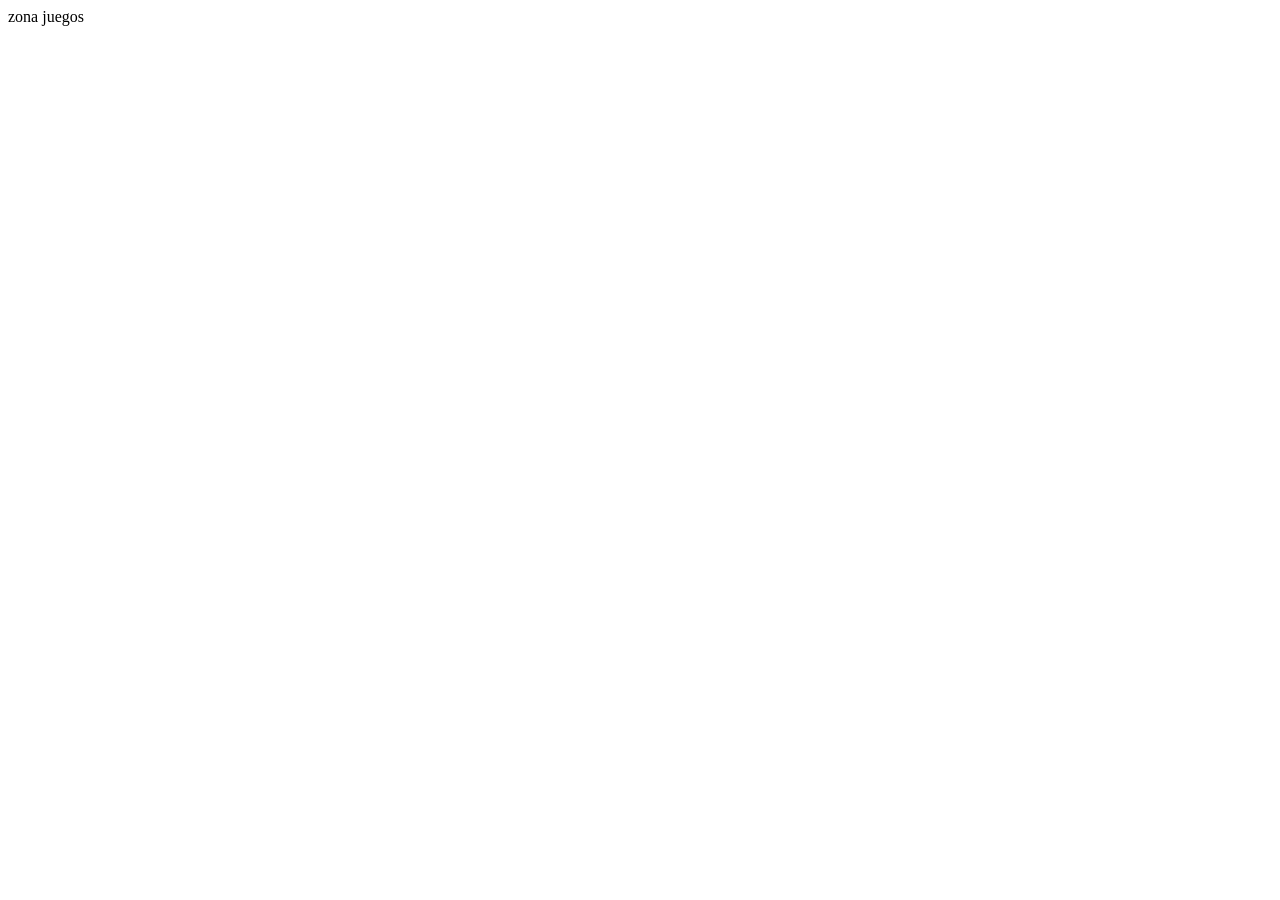
==== index.html @ 4ca11cf8 "estructura base" ====
<!DOCTYPE html>
<html lang="es">
<head>
<meta charset="UTF-8">
<meta name="viewport" content="width=device-width, initial-scale=1, viewport-fit=cover">
<title>juegos</title>
<link rel="stylesheet" href="../TP1IG/css/style.css">
</head>
<body>
<header>
  <span>zona juegos</span>
</header>
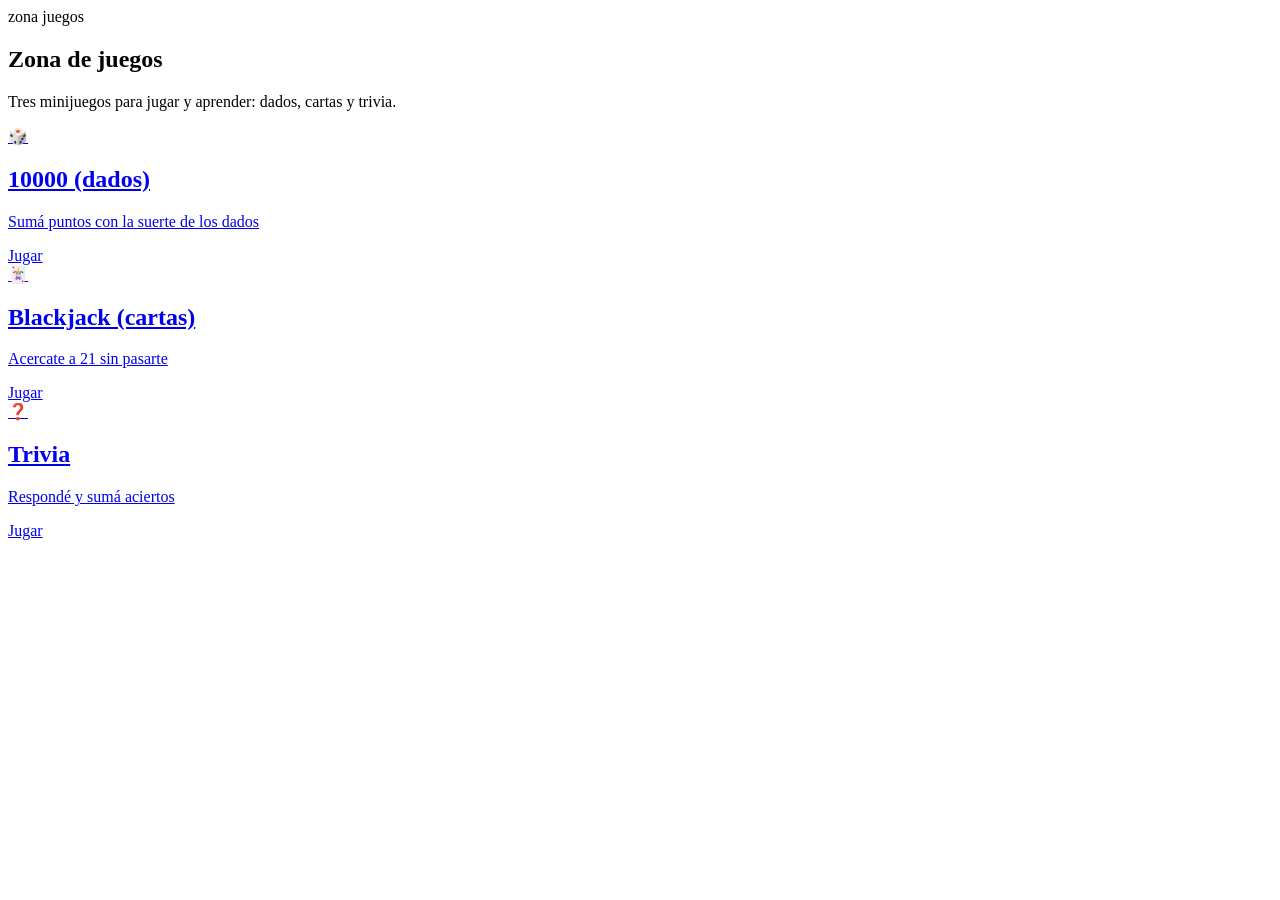
==== commit 9bb2427d: "main y div a cada juego" ====
--- a/index.html
+++ b/index.html
@@ -9,4 +9,30 @@
 <body>
 <header>
   <span>zona juegos</span>
-</header>+</header>
+<main>
+  <section class="hero">
+    <h1>Zona de juegos</h1>
+    <p>Tres minijuegos para jugar y aprender: dados, cartas y trivia.</p>
+  </section>
+  <div class="grid">
+    <a class="card dados" href="../TP1IG/html/dados.html">
+      <div class="icon">🎲</div>
+      <h2>10000 (dados)</h2>
+      <p>Sumá puntos con la suerte de los dados</p>
+      <span class="btn">Jugar</span>
+    </a>
+    <a class="card cartas" href="../TP1IG/html/cartas.html">
+      <div class="icon">🃏</div>
+      <h2>Blackjack (cartas)</h2>
+      <p>Acercate a 21 sin pasarte</p>
+      <span class="btn">Jugar</span>
+    </a>
+    <a class="card trivia" href="../TP1IG/html/api.html">
+      <div class="icon">❓</div>
+      <h2>Trivia</h2>
+      <p>Respondé y sumá aciertos</p>
+      <span class="btn">Jugar</span>
+    </a>
+  </div>
+</main>
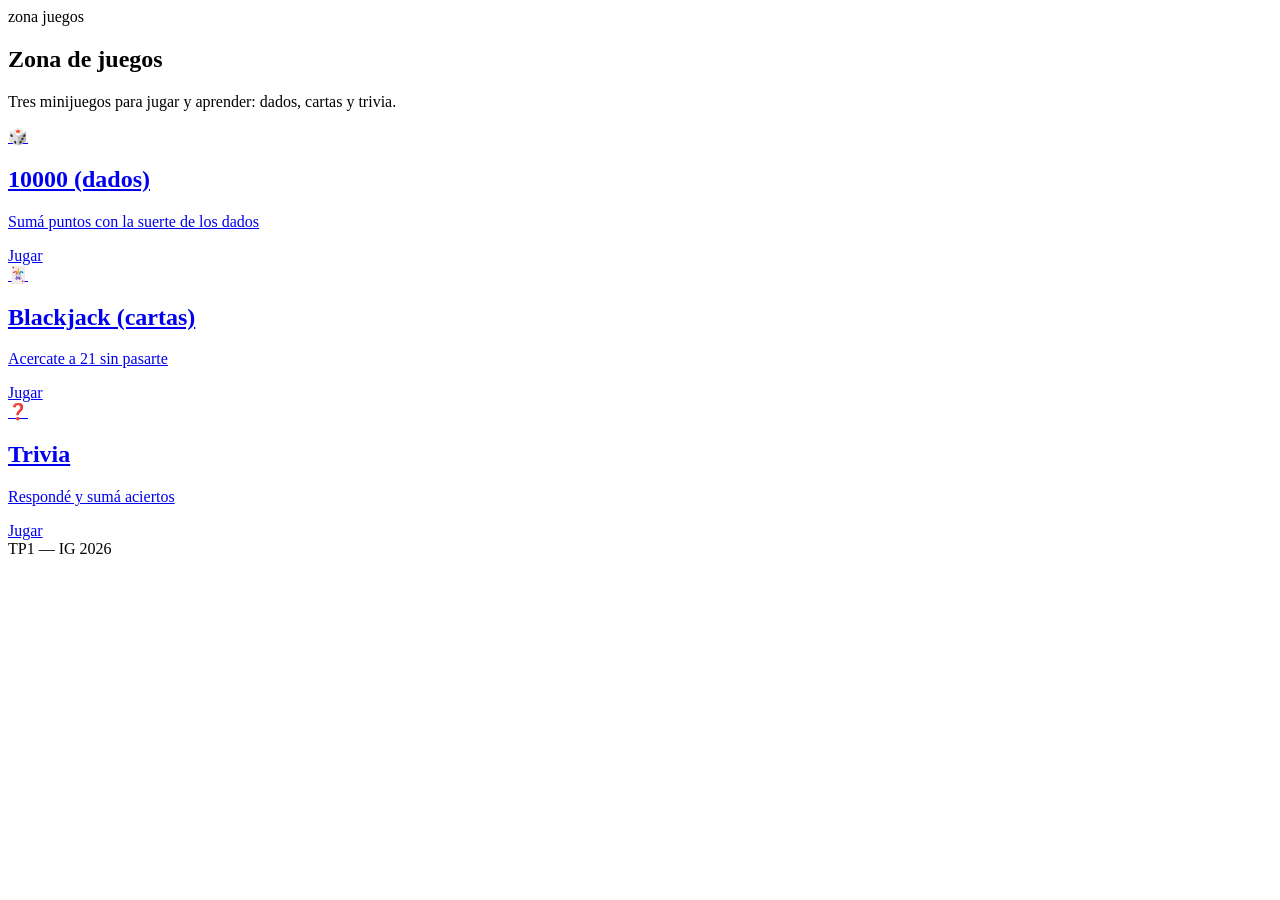
==== commit 34d5796a: "footer" ====
--- a/index.html
+++ b/index.html
@@ -35,4 +35,7 @@
       <span class="btn">Jugar</span>
     </a>
   </div>
-</main>+</main>
+<footer> TP1 — IG 2026</footer>
+</body>
+</html>
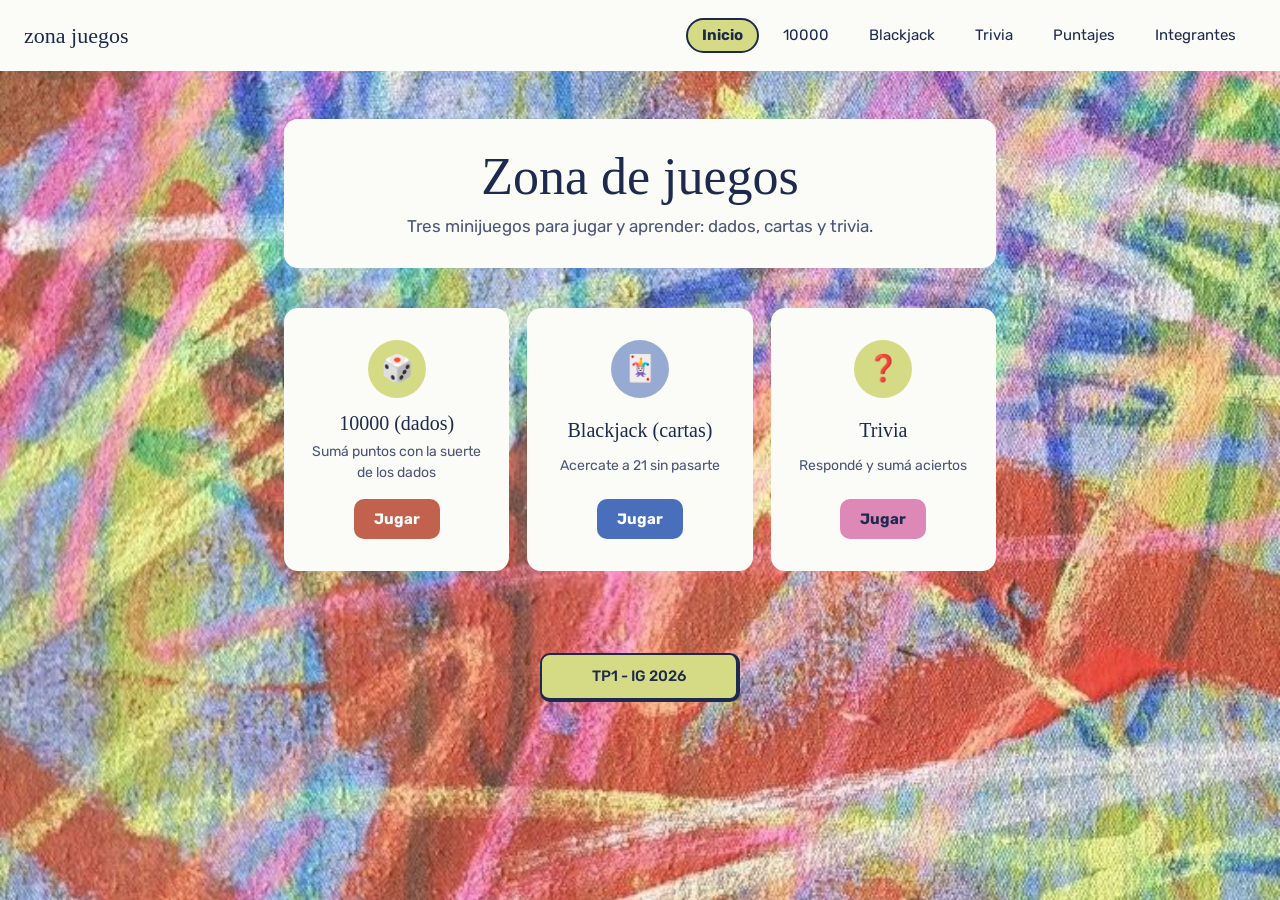
==== commit ac6de05c: "CORRECCIONES" ====
--- a/index.html
+++ b/index.html
@@ -1,41 +1,57 @@
 <!DOCTYPE html>
 <html lang="es">
 <head>
-<meta charset="UTF-8">
-<meta name="viewport" content="width=device-width, initial-scale=1, viewport-fit=cover">
-<title>juegos</title>
-<link rel="stylesheet" href="../TP1IG/css/style.css">
+    <meta charset="UTF-8">
+    <meta name="viewport" content="width=device-width, initial-scale=1">
+    <title>Zona juegos</title>
+    <link rel="stylesheet" href="https://fonts.googleapis.com/css2?family=Permanent+Marker&family=Rubik:wght@400;500;700&display=swap">
+    <link rel="stylesheet" href="css/style.css">
 </head>
-<body>
-<header>
-  <span>zona juegos</span>
-</header>
-<main>
-  <section class="hero">
-    <h1>Zona de juegos</h1>
-    <p>Tres minijuegos para jugar y aprender: dados, cartas y trivia.</p>
-  </section>
-  <div class="grid">
-    <a class="card dados" href="../TP1IG/html/dados.html">
-      <div class="icon">🎲</div>
-      <h2>10000 (dados)</h2>
-      <p>Sumá puntos con la suerte de los dados</p>
-      <span class="btn">Jugar</span>
-    </a>
-    <a class="card cartas" href="../TP1IG/html/cartas.html">
-      <div class="icon">🃏</div>
-      <h2>Blackjack (cartas)</h2>
-      <p>Acercate a 21 sin pasarte</p>
-      <span class="btn">Jugar</span>
-    </a>
-    <a class="card trivia" href="../TP1IG/html/api.html">
-      <div class="icon">❓</div>
-      <h2>Trivia</h2>
-      <p>Respondé y sumá aciertos</p>
-      <span class="btn">Jugar</span>
-    </a>
-  </div>
-</main>
-<footer> TP1 — IG 2026</footer>
+<body class="pagina-index">
+
+    <header>
+        <span>zona juegos</span>
+        <nav class="nav">
+            <a class="nav-item active" href="index.html">Inicio</a>
+            <a class="nav-item" href="html/dados.html">10000</a>
+            <a class="nav-item" href="html/cartas.html">Blackjack</a>
+            <a class="nav-item" href="html/api.html">Trivia</a>
+            <a class="nav-item" href="html/puntajes.html">Puntajes</a>
+            <a class="nav-item" href="html/integrantes.html">Integrantes</a>
+        </nav>
+    </header>
+
+    <main>
+        <section class="hero">
+            <h1>Zona de juegos</h1>
+            <p>Tres minijuegos para jugar y aprender: dados, cartas y trivia.</p>
+        </section>
+
+        <div class="grid">
+            <a class="card dados" href="html/dados.html">
+                <div class="icon">🎲</div>
+                <h2>10000 (dados)</h2>
+                <p>Sumá puntos con la suerte de los dados</p>
+                <span class="btn">Jugar</span>
+            </a>
+
+            <a class="card cartas" href="html/cartas.html">
+                <div class="icon">🃏</div>
+                <h2>Blackjack (cartas)</h2>
+                <p>Acercate a 21 sin pasarte</p>
+                <span class="btn">Jugar</span>
+            </a>
+
+            <a class="card trivia" href="html/api.html">
+                <div class="icon">❓</div>
+                <h2>Trivia</h2>
+                <p>Respondé y sumá aciertos</p>
+                <span class="btn">Jugar</span>
+            </a>
+        </div>
+    </main>
+
+    <footer>TP1 - IG 2026</footer>
+
 </body>
 </html>
--- a/css/style.css
+++ b/css/style.css
@@ -0,0 +1,1116 @@
+/* =========================================================
+   ZONA JUEGOS - style.css
+   Hoja de estilos única para todo el sitio.
+   Escrita solo con lo visto en las clases: selectores de etiqueta,
+   clase, id, agrupados, descendientes y combinados; pseudo-clases
+   de mouse (:hover, :active); pseudo-elementos (::before);
+   modelo de caja; display; position; overflow y Flexbox.
+
+   Colores (sacados de la imagen de fondo del index):
+   amarillo #d5da84 | rojo #c2624e | rosa #dd88b7
+   celeste #96aad2  | azul #496ebc
+   azul oscuro ("tinta") #1d2a4d | blanco tiza #fbfbf7 | gris #4a5577
+
+   Las fuentes (Permanent Marker y Rubik) se cargan en el <head>
+   de cada HTML con una etiqueta <link>.
+   ========================================================= */
+
+
+/* =========================================================
+   BASE (todas las páginas)
+   ========================================================= */
+
+/* El ancho de cada caja incluye su borde y su padding */
+* {
+    box-sizing: border-box;
+}
+
+/* Fondo celeste por defecto, texto azul oscuro y fuente Rubik */
+body {
+    margin: 0;
+    background-color: #96aad2;
+    color: #1d2a4d;
+    font-family: 'Rubik', Arial, sans-serif;
+    font-size: 16px;
+    line-height: 1.5;
+}
+
+/* Títulos con la fuente Permanent Marker */
+h1,
+h2 {
+    font-family: 'Permanent Marker', cursive;
+    font-weight: 400;
+    line-height: 1.15;
+}
+
+h1 {
+    font-size: 38px;
+    margin: 8px 0 28px;
+}
+
+p {
+    margin: 0 0 10px;
+}
+
+a {
+    color: #1d2a4d;
+}
+
+
+/* =========================================================
+   COLOR DE FONDO DE CADA PÁGINA
+   Cada <body> tiene una clase: pagina-index, pagina-dados,
+   pagina-cartas, pagina-trivia, pagina-instdados,
+   pagina-instcartas y pagina-puntajes.
+   ========================================================= */
+
+/* INDEX: la imagen de fondo */
+body.pagina-index {
+    background-color: #1d2a4d;
+    background-image: url("../multimedia/fondo.png.jpeg");
+    background-size: cover;
+    background-position: center;
+    background-repeat: no-repeat;
+    min-height: 100vh;
+}
+
+/* DADOS: rojo */
+body.pagina-dados {
+    background-color: #c2624e;
+}
+
+/* CARTAS: azul */
+body.pagina-cartas {
+    background-color: #496ebc;
+}
+
+/* TRIVIA: rosa */
+body.pagina-trivia {
+    background-color: #dd88b7;
+}
+
+/* GUÍA DE DADOS: amarillo */
+body.pagina-instdados {
+    background-color: #d5da84;
+}
+
+/* GUÍA DE CARTAS: celeste */
+body.pagina-instcartas {
+    background-color: #96aad2;
+}
+
+/* PUNTAJES: azul oscuro */
+body.pagina-puntajes {
+    background-color: #1d2a4d;
+}
+
+/* En las páginas de fondo oscuro (dados y cartas), los textos que van
+   directo sobre el fondo se ven en blanco para poder leerlos */
+.pagina-dados h1,
+.pagina-dados .nav-item,
+.pagina-dados .rules-toggle a,
+.pagina-cartas h1,
+.pagina-cartas .nav-item {
+    color: #ffffff;
+}
+
+/* En puntajes (fondo azul oscuro), los textos van en amarillo */
+.pagina-puntajes h1,
+.pagina-puntajes .nav-item,
+.pagina-puntajes .puntajes-intro {
+    color: #d5da84;
+}
+
+
+/* =========================================================
+   GENERALES (se usan en varias páginas)
+   ========================================================= */
+
+/* Oculta elementos. El JS agrega o saca esta clase para mostrar u ocultar */
+.is-hidden {
+    display: none !important;
+}
+
+/* CARTAS: oculta el <label> del campo de apuesta corriéndolo fuera de la pantalla.
+   Sigue existiendo para los lectores de pantalla */
+.visually-hidden {
+    position: absolute;
+    left: -9999px;
+}
+
+/* CARTAS: el botón "Apostar" ocupa el ancho que sobra */
+.btn-grow {
+    flex: 1;
+}
+
+/* Las cajas blancas que contienen cada sección.
+   El borde más grueso a la derecha y abajo da efecto de sombra */
+.panel {
+    background-color: #fbfbf7;
+    border: 2px solid #1d2a4d;
+    border-right-width: 5px;
+    border-bottom-width: 5px;
+    border-radius: 14px;
+    padding: 18px;
+}
+
+/* Título de cada panel ("Historial de turnos", "Historial de manos"...) */
+.panel-title {
+    font-weight: 700;
+    font-size: 15px;
+    margin: 0 0 12px;
+}
+
+/* Todos los botones, y el enlace "Volver al juego" de las guías */
+button,
+.back-btn {
+    font-family: 'Rubik', Arial, sans-serif;
+    font-size: 15px;
+    font-weight: 500;
+    color: #1d2a4d;
+    background-color: #fbfbf7;
+    border: 2px solid #1d2a4d;
+    border-right-width: 4px;
+    border-bottom-width: 4px;
+    border-radius: 10px;
+    padding: 10px 18px;
+    cursor: pointer;
+    text-decoration: none;
+    display: inline-block;
+}
+
+/* Botones: al pasar el mouse se ponen blancos */
+button:hover,
+.back-btn:hover {
+    background-color: #ffffff;
+}
+
+/* Botones: al hacer clic bajan un poquito (se "hunden") */
+button:active,
+.back-btn:active {
+    position: relative;
+    top: 2px;
+}
+
+/* Botones principales: fondo amarillo */
+button.primary,
+.back-btn.primary {
+    background-color: #d5da84;
+    font-weight: 700;
+}
+
+/* Botones principales: al pasar el mouse se ponen rosas */
+button.primary:hover,
+.back-btn.primary:hover {
+    background-color: #dd88b7;
+}
+
+/* CARTAS: el campo donde se escribe la apuesta */
+#betInput {
+    font-family: 'Rubik', Arial, sans-serif;
+    font-size: 16px;
+    color: #1d2a4d;
+    background-color: #ffffff;
+    border: 2px solid #1d2a4d;
+    border-radius: 10px;
+    padding: 10px 12px;
+    width: 110px;
+    margin-right: 10px;
+}
+
+/* Historial (dados, cartas y trivia): lo último queda arriba,
+   y si se llena aparece una barra para desplazarse */
+.history,
+.history-list {
+    display: flex;
+    flex-direction: column-reverse;
+    max-height: 220px;
+    overflow-y: auto;
+}
+
+/* Cada renglón del historial (lo crean los JS) */
+.hist-row {
+    display: flex;
+    justify-content: space-between;
+    font-size: 13px;
+    background-color: #ffffff;
+    border: 1px solid #96aad2;
+    border-left: 5px solid #96aad2;
+    border-radius: 8px;
+    padding: 7px 10px;
+    margin-bottom: 6px;
+}
+
+/* Texto principal de cada renglón */
+.hist-row .who {
+    font-weight: 500;
+    margin-right: 10px;
+}
+
+/* DADOS: borde azul cuando alguien se planta, rojo cuando hace Farkle */
+.hist-row.bank {
+    border-left-color: #496ebc;
+}
+
+.hist-row.farkle {
+    border-left-color: #c2624e;
+}
+
+/* TRIVIA: borde azul si acertaste, rojo si fallaste */
+.hist-row.correct {
+    border-left-color: #496ebc;
+}
+
+.hist-row.wrong {
+    border-left-color: #c2624e;
+}
+
+
+/* =========================================================
+   INDEX
+   ========================================================= */
+
+/* Barra superior blanca con "zona juegos" */
+header {
+    display: flex;
+    justify-content: space-between;
+    align-items: center;
+    padding: 14px 24px;
+    background-color: #fbfbf7;
+    color: #1d2a4d;
+}
+
+header span {
+    font-family: 'Permanent Marker', cursive;
+    font-size: 22px;
+}
+
+/* El menú va dentro de la barra blanca, sin línea ni márgenes extra.
+   Si no entra al lado de "zona juegos", baja a la línea siguiente */
+header {
+    flex-wrap: wrap;
+}
+
+header .nav {
+    border-bottom: none;
+    margin: 0;
+    padding: 0;
+}
+
+/* Ancho máximo y márgenes del contenido */
+main {
+    max-width: 760px;
+    margin: 0 auto;
+    padding: 48px 24px 64px;
+}
+
+/* Placa blanca con el título y la descripción */
+.hero {
+    text-align: center;
+    margin-bottom: 40px;
+    background-color: #fbfbf7;
+    border-radius: 14px;
+    padding: 28px 24px;
+}
+
+.hero h1 {
+    font-size: 52px;
+    margin: 0 0 8px;
+    color: #1d2a4d;
+}
+
+.hero p {
+    color: #4a5577;
+    font-size: 17px;
+    margin: 0;
+}
+
+/* Las tarjetas de los juegos, una al lado de la otra.
+   En pantallas chicas bajan solas a la línea siguiente (flex-wrap) */
+.grid {
+    display: flex;
+    flex-wrap: wrap;
+    margin: 0 -9px;
+}
+
+/* Cada tarjeta de juego. El borde es del mismo color que la tarjeta,
+   y al pasar el mouse toma el color de su juego */
+.grid .card {
+    flex: 1;
+    min-width: 200px;
+    margin: 0 9px 18px;
+    background-color: #fbfbf7;
+    border: 4px solid #fbfbf7;
+    border-radius: 14px;
+    padding: 28px 16px;
+    text-align: center;
+    text-decoration: none;
+    color: #1d2a4d;
+    display: flex;
+    flex-direction: column;
+    align-items: center;
+    justify-content: space-between;
+}
+
+.grid .card.dados:hover {
+    border-color: #c2624e;
+}
+
+.grid .card.cartas:hover {
+    border-color: #496ebc;
+}
+
+.grid .card.trivia:hover {
+    border-color: #dd88b7;
+}
+
+/* El círculo con el emoji de cada juego */
+.icon {
+    width: 58px;
+    height: 58px;
+    border-radius: 50%;
+    margin: 0 auto 14px;
+    display: flex;
+    align-items: center;
+    justify-content: center;
+    font-size: 26px;
+}
+
+.card.dados .icon {
+    background-color: #d5da84;
+}
+
+.card.cartas .icon {
+    background-color: #96aad2;
+}
+
+.card.trivia .icon {
+    background-color: #d5da84;
+}
+
+/* Nombre y descripción de cada juego */
+.grid .card h2 {
+    font-size: 20px;
+    margin: 0 0 6px;
+}
+
+.grid .card p {
+    font-size: 14px;
+    color: #4a5577;
+    margin: 0 0 16px;
+}
+
+/* El botón "Jugar" de cada tarjeta, del color de su juego */
+.btn {
+    display: inline-block;
+    padding: 9px 20px;
+    border-radius: 10px;
+    font-size: 15px;
+    font-weight: 700;
+}
+
+.card.dados .btn {
+    background-color: #c2624e;
+    color: #ffffff;
+}
+
+.card.cartas .btn {
+    background-color: #496ebc;
+    color: #ffffff;
+}
+
+.card.trivia .btn {
+    background-color: #dd88b7;
+    color: #1d2a4d;
+}
+
+/* Pie de página (base) */
+footer {
+    text-align: center;
+    font-size: 13px;
+    font-weight: 500;
+    padding: 24px;
+}
+
+/* INDEX: el pie es una placa amarilla centrada */
+.pagina-index footer {
+    width: 200px;
+    margin: 0 auto 32px;
+    padding: 10px 18px;
+    background-color: #d5da84;
+    border: 2px solid #1d2a4d;
+    border-right-width: 4px;
+    border-bottom-width: 4px;
+    border-radius: 10px;
+    font-size: 15px;
+}
+
+
+/* =========================================================
+   ESTRUCTURA COMÚN DE LAS PÁGINAS INTERNAS
+   ========================================================= */
+
+/* Contenedor que envuelve cada página */
+.wrap {
+    max-width: 880px;
+    margin: 0 auto;
+    padding: 0 20px 32px;
+    text-align: center;
+}
+
+/* Franja superior con un pedazo de la imagen del index.
+   El texto del HTML se oculta (font-size: 0) y se vuelve a escribir
+   en una placa blanca con el pseudo-elemento ::before */
+.zona-bar {
+    margin: 0 -20px;
+    padding: 18px 0;
+    background-color: #1d2a4d;
+    background-image: url("../multimedia/fondo.png.jpeg");
+    background-size: cover;
+    background-position: center;
+    border-bottom: 2px solid #1d2a4d;
+    font-size: 0;
+}
+
+.zona-bar::before {
+    content: "zona juegos";
+    display: inline-block;
+    font-family: 'Permanent Marker', cursive;
+    font-size: 22px;
+    color: #1d2a4d;
+    background-color: #fbfbf7;
+    border: 2px solid #1d2a4d;
+    border-right-width: 4px;
+    border-bottom-width: 4px;
+    border-radius: 10px;
+    padding: 4px 16px;
+}
+
+/* Menú de navegación */
+.nav {
+    display: flex;
+    justify-content: center;
+    flex-wrap: wrap;
+    padding: 12px 0;
+    border-bottom: 2px solid #1d2a4d;
+    margin-bottom: 20px;
+    font-size: 15px;
+}
+
+.pagina-puntajes .nav {
+    border-bottom-color: #d5da84;
+}
+
+/* Cada opción del menú */
+.nav-item {
+    color: #1d2a4d;
+    text-decoration: none;
+    padding: 4px 14px;
+    margin: 4px;
+    border: 2px solid transparent;
+    border-radius: 999px;
+}
+
+/* Al pasar el mouse se subraya */
+.nav-item:hover {
+    text-decoration: underline;
+}
+
+/* La opción de la página actual, resaltada en amarillo */
+.nav .nav-item.active {
+    color: #1d2a4d;
+    background-color: #d5da84;
+    border-color: #1d2a4d;
+    font-weight: 700;
+}
+
+/* DADOS y TRIVIA: dos columnas (puntajes e historial | juego).
+   En pantallas chicas bajan una debajo de la otra (flex-wrap + min-width) */
+.columns {
+    display: flex;
+    flex-wrap: wrap;
+    margin: 0 -11px;
+    text-align: left;
+}
+
+.col {
+    flex: 1;
+    min-width: 280px;
+    margin: 0 11px;
+}
+
+/* Separación entre las cajas de cada columna */
+.col > div {
+    margin-bottom: 22px;
+}
+
+/* DADOS y CARTAS: las dos tarjetas de puntaje lado a lado */
+.scores {
+    display: flex;
+    margin: 0 -7px 22px;
+}
+
+.score-card {
+    flex: 1;
+    margin: 0 7px;
+    background-color: #fbfbf7;
+    border: 2px solid #1d2a4d;
+    border-radius: 14px;
+    padding: 14px;
+    text-align: center;
+}
+
+/* La tarjeta resaltada (a quién le toca, o las fichas) */
+.score-card.active {
+    border-right-width: 5px;
+    border-bottom-width: 5px;
+}
+
+.pagina-dados .score-card.active {
+    background-color: #d5da84;
+}
+
+.pagina-cartas .score-card.active {
+    background-color: #96aad2;
+}
+
+/* Texto chico arriba de cada puntaje */
+.label {
+    font-size: 13px;
+    font-weight: 500;
+    color: #4a5577;
+    margin: 0 0 2px;
+}
+
+/* Número grande de cada puntaje */
+.value {
+    font-family: 'Permanent Marker', cursive;
+    font-size: 30px;
+    margin: 0;
+}
+
+/* Recuadro de mensajes del juego */
+.msg {
+    background-color: #ffffff;
+    border: 2px dashed #1d2a4d;
+    border-radius: 10px;
+    padding: 10px 14px;
+    margin: 14px 0;
+    font-size: 15px;
+    text-align: center;
+}
+
+/* DADOS: mensaje rojo cuando hay Farkle o la selección no puntúa */
+.msg.farkle {
+    background-color: #c2624e;
+    color: #ffffff;
+    border-style: solid;
+}
+
+/* DADOS: mensaje amarillo cuando alguien gana */
+.msg.win {
+    background-color: #d5da84;
+    border-style: solid;
+    font-weight: 700;
+}
+
+/* Fila de botones de juego */
+.actions {
+    display: flex;
+    justify-content: center;
+    flex-wrap: wrap;
+}
+
+.actions button {
+    margin: 5px;
+}
+
+/* DADOS: el enlace "Tabla de valores", subrayado con un borde */
+.rules-toggle {
+    margin-top: 24px;
+}
+
+.rules-toggle a {
+    cursor: pointer;
+    font-weight: 500;
+    text-decoration: none;
+    border-bottom: 3px solid;
+}
+
+/* DADOS: la caja con la tabla de valores, oculta al principio.
+   El JS le agrega la clase "show" para mostrarla */
+.rules {
+    display: none;
+    text-align: left;
+    background-color: #fbfbf7;
+    border: 2px solid #1d2a4d;
+    border-radius: 14px;
+    padding: 16px 18px;
+    margin-top: 12px;
+}
+
+.rules.show {
+    display: block;
+}
+
+/* DADOS y GUÍAS: lista de valores (reemplaza a las tablas).
+   Cada fila tiene el nombre a la izquierda y el valor a la derecha */
+.valores {
+    margin: 6px 0 14px;
+    font-size: 14px;
+}
+
+.valores-fila {
+    display: flex;
+    justify-content: space-between;
+    padding: 8px 4px;
+    border-bottom: 1px dashed #96aad2;
+}
+
+.valores-fila strong {
+    margin-left: 10px;
+    text-align: right;
+}
+
+/* Franja oscura con el objetivo del juego */
+.banner-goal {
+    margin-top: 24px;
+    background-color: #1d2a4d;
+    color: #d5da84;
+    border-radius: 14px;
+    padding: 14px 18px;
+    font-family: 'Permanent Marker', cursive;
+    font-size: 20px;
+}
+
+/* Botón amarillo "Guía de juego" (dados y cartas) y "Ver puntajes" (trivia) */
+.guia-dados,
+.guia-cartas {
+    margin-top: 24px;
+    margin-bottom: 8px;
+}
+
+.guia-dados a,
+.guia-cartas a {
+    display: inline-block;
+    font-size: 15px;
+    font-weight: 700;
+    color: #1d2a4d;
+    background-color: #d5da84;
+    border: 2px solid #1d2a4d;
+    border-right-width: 4px;
+    border-bottom-width: 4px;
+    border-radius: 10px;
+    padding: 10px 18px;
+    text-decoration: none;
+}
+
+.guia-dados a:hover,
+.guia-cartas a:hover {
+    background-color: #dd88b7;
+}
+
+.guia-dados a:active,
+.guia-cartas a:active {
+    position: relative;
+    top: 2px;
+}
+
+/* Pie de las páginas internas: placa amarilla centrada, igual al del index */
+.site-footer {
+    width: 200px;
+    margin: 32px auto 0;
+    padding: 10px 18px;
+    background-color: #d5da84;
+    color: #1d2a4d;
+    border: 2px solid #1d2a4d;
+    border-right-width: 4px;
+    border-bottom-width: 4px;
+    border-radius: 10px;
+    font-size: 15px;
+    font-weight: 500;
+}
+
+
+/* =========================================================
+   DADOS (dados.html)
+   ========================================================= */
+
+/* La fila "Turno: Vos" / "Acumulado del turno: 0" */
+.turn-info {
+    display: flex;
+    justify-content: space-between;
+    flex-wrap: wrap;
+    font-size: 14px;
+}
+
+.turn-info strong {
+    font-family: 'Permanent Marker', cursive;
+    font-weight: 400;
+    font-size: 17px;
+}
+
+/* La fila donde aparecen los dados */
+.dice-row {
+    display: flex;
+    justify-content: center;
+    flex-wrap: wrap;
+    margin: 16px 0;
+    min-height: 64px;
+}
+
+/* Cada dado (lo crea dados.js) */
+.die {
+    width: 54px;
+    height: 54px;
+    margin: 5px;
+    background-color: #ffffff;
+    border: 2px solid #1d2a4d;
+    border-right-width: 4px;
+    border-bottom-width: 4px;
+    border-radius: 10px;
+    cursor: pointer;
+}
+
+/* Dado elegido por el jugador: amarillo y un poco más arriba */
+.die.selected {
+    background-color: #d5da84;
+    border-color: #c2624e;
+    position: relative;
+    top: -5px;
+}
+
+/* Dados bloqueados durante el turno de la computadora */
+.die.locked {
+    cursor: default;
+    border-color: #96aad2;
+}
+
+/* ---------------------------------------------------------
+   Puntos de los dados: cada dado es una grilla de 3 filas y 3 columnas,
+   y dados.js ubica cada punto en una celda según el número que salió.
+   --------------------------------------------------------- */
+.die {
+    display: grid;
+    grid-template-columns: repeat(3, 1fr);
+    grid-template-rows: repeat(3, 1fr);
+    padding: 8px;
+}
+
+.die .pip {
+    width: 9px;
+    height: 9px;
+    border-radius: 50%;
+    background-color: #1d2a4d;
+    align-self: center;
+    justify-self: center;
+}
+
+.die.selected .pip {
+    background-color: #c2624e;
+}
+/* --------------------------------------------------------- */
+
+/* El botón "Jugar de nuevo": oculto hasta que termina la partida.
+   dados.js lo muestra cambiando su style.display */
+#btnRestart {
+    display: none;
+    margin-top: 12px;
+}
+
+
+/* =========================================================
+   CARTAS (cartas.html)
+   ========================================================= */
+
+/* Cada zona de mano (la del Dealer y la tuya) */
+.hand-block {
+    padding-bottom: 14px;
+    margin-bottom: 14px;
+    border-bottom: 2px dashed #96aad2;
+}
+
+/* Los textos "Dealer" y "Vos" */
+.hand-label {
+    font-weight: 700;
+    margin: 0;
+}
+
+/* El total de puntos de cada mano */
+.hand-total {
+    font-family: 'Permanent Marker', cursive;
+    font-size: 26px;
+    margin: 0 0 8px;
+}
+
+/* La fila donde se ubican las cartas */
+.hand {
+    display: flex;
+    justify-content: center;
+    flex-wrap: wrap;
+    min-height: 90px;
+}
+
+/* Cada carta (la crea cartas.js) */
+.hand .card {
+    position: relative;
+    width: 60px;
+    height: 86px;
+    margin: 4px;
+    background-color: #ffffff;
+    border: 2px solid #1d2a4d;
+    border-right-width: 4px;
+    border-bottom-width: 4px;
+    border-radius: 8px;
+    display: flex;
+    align-items: center;
+    justify-content: center;
+    font-weight: 700;
+}
+
+/* Color del palo: rojo para corazones y diamantes, azul oscuro para picas y tréboles */
+.hand .card.red {
+    color: #c2624e;
+}
+
+.hand .card.black {
+    color: #1d2a4d;
+}
+
+/* El símbolo del palo en el centro */
+.hand .card .suit {
+    font-size: 26px;
+}
+
+/* El número o letra en las esquinas */
+.hand .card .rank-top,
+.hand .card .rank-bottom {
+    position: absolute;
+    font-size: 12px;
+    line-height: 1;
+}
+
+.hand .card .rank-top {
+    top: 5px;
+    left: 5px;
+}
+
+.hand .card .rank-bottom {
+    bottom: 5px;
+    right: 5px;
+}
+
+/* La carta tapada del dealer */
+.hand .card.hidden {
+    background-color: #dd88b7;
+}
+
+/* Los ases que se pueden tocar para elegir si valen 1 u 11 */
+.hand .card.ace {
+    cursor: pointer;
+    border-color: #dd88b7;
+}
+
+/* El texto "Tocá un As para elegir si vale 1 u 11" */
+.ace-hint {
+    font-size: 13px;
+    color: #4a5577;
+    margin: 10px 0 0;
+}
+
+/* La fila con el campo de apuesta y el botón "Apostar" */
+.bet-row {
+    display: flex;
+    align-items: center;
+}
+
+
+/* =========================================================
+   TRIVIA (api.html)
+   ========================================================= */
+
+/* Los dos puntajes lado a lado */
+.mini-scores {
+    display: flex;
+}
+
+.mini-score {
+    flex: 1;
+    margin: 0 6px;
+    text-align: center;
+    background-color: #d5da84;
+    border: 2px solid #1d2a4d;
+    border-radius: 10px;
+    padding: 10px;
+}
+
+/* El texto chico arriba de la pregunta (número de pregunta, categoría y tiempo) */
+.question-meta {
+    font-size: 13px;
+    font-weight: 500;
+    color: #4a5577;
+}
+
+/* La pregunta */
+.question-text {
+    font-size: 19px;
+    font-weight: 500;
+    min-height: 60px;
+    margin-bottom: 16px;
+}
+
+/* Las opciones de respuesta, una debajo de la otra */
+#answers {
+    flex-direction: column;
+}
+
+#answers .answer-btn {
+    width: 100%;
+    margin: 4px 0;
+    text-align: left;
+}
+
+/* La opción correcta se marca en amarillo y la elegida mal en rojo */
+#answers .answer-btn.correct {
+    background-color: #d5da84;
+}
+
+#answers .answer-btn.wrong {
+    background-color: #c2624e;
+    color: #ffffff;
+}
+
+/* El texto que dice si acertaste o no */
+.feedback {
+    min-height: 24px;
+    margin-top: 14px;
+    font-size: 15px;
+    font-weight: 500;
+}
+
+#feedback.ok {
+    color: #1d2a4d;
+}
+
+#feedback.fail {
+    color: #c2624e;
+}
+
+
+/* =========================================================
+   GUÍAS (instdados.html e instcartas.html)
+   ========================================================= */
+
+/* Contenedor del botón "Volver al juego" */
+div.back-link {
+    margin: 18px 0 4px;
+}
+
+/* Panel con las instrucciones */
+.guia-panel {
+    text-align: left;
+    max-width: 680px;
+    margin: 0 auto;
+}
+
+.guia-panel p {
+    margin-bottom: 12px;
+}
+
+
+/* =========================================================
+   PUNTAJES (puntajes.html)
+   ========================================================= */
+
+/* El <main> no usa el ancho ni el relleno del index */
+main.puntajes-main {
+    max-width: none;
+    margin: 0;
+    padding: 0;
+}
+
+/* El texto de abajo del título */
+.puntajes-intro {
+    margin: -16px 0 24px;
+}
+
+/* Las 3 tarjetas de récords. En pantallas chicas bajan solas */
+.records-grid {
+    display: flex;
+    flex-wrap: wrap;
+    margin: 0 -11px;
+    text-align: left;
+}
+
+/* Cada tarjeta, con una franja arriba del color de su juego */
+.records-card {
+    flex: 1;
+    min-width: 240px;
+    margin: 0 11px 22px;
+    border-top-width: 10px;
+}
+
+.records-card.dados {
+    border-top-color: #c2624e;
+}
+
+.records-card.cartas {
+    border-top-color: #496ebc;
+}
+
+.records-card.trivia {
+    border-top-color: #dd88b7;
+}
+
+/* Nombre del juego en la tarjeta */
+.records-card h2 {
+    font-size: 22px;
+    margin: 0 0 10px;
+}
+
+/* El mejor puntaje, en grande */
+.records-best {
+    font-family: 'Permanent Marker', cursive;
+    font-size: 28px;
+    margin: 0 0 12px;
+}
+
+/* La lista numerada con los 5 mejores */
+.records-list {
+    margin: 0;
+    padding-left: 22px;
+    font-size: 14px;
+}
+
+.records-list li {
+    padding: 7px 4px;
+    border-bottom: 1px dashed #96aad2;
+}
+
+/* El récord (primera partida), resaltado con el color de su juego */
+.records-list li.records-mejor {
+    font-weight: 700;
+}
+
+.records-card.dados .records-mejor {
+    background-color: #d5da84;
+}
+
+.records-card.cartas .records-mejor {
+    background-color: #96aad2;
+}
+
+.records-card.trivia .records-mejor {
+    background-color: #d5da84;
+}
+
+/* Mensaje cuando un juego todavía no tiene partidas */
+.records-vacio {
+    color: #4a5577;
+    font-size: 14px;
+}
+
+/* El botón "Borrar todos los récords" */
+.records-acciones {
+    margin-top: 26px;
+}
